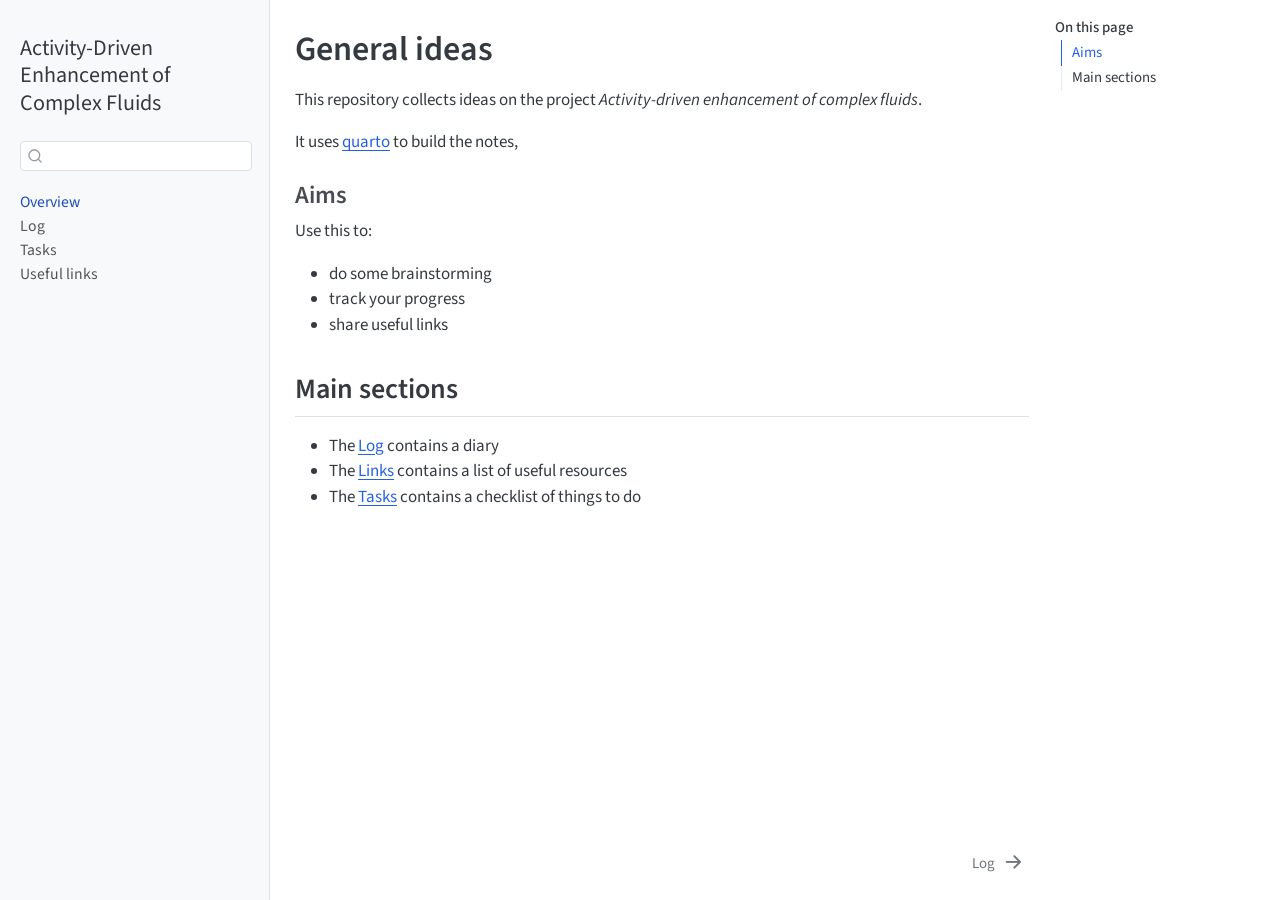
==== index.html @ 9963c1c2 "Built site for gh-pages" ====
<!DOCTYPE html>
<html xmlns="http://www.w3.org/1999/xhtml" lang="en" xml:lang="en"><head>

<meta charset="utf-8">
<meta name="generator" content="quarto-1.6.40">

<meta name="viewport" content="width=device-width, initial-scale=1.0, user-scalable=yes">


<title>General ideas – Activity-Driven Enhancement of Complex Fluids</title>
<style>
code{white-space: pre-wrap;}
span.smallcaps{font-variant: small-caps;}
div.columns{display: flex; gap: min(4vw, 1.5em);}
div.column{flex: auto; overflow-x: auto;}
div.hanging-indent{margin-left: 1.5em; text-indent: -1.5em;}
ul.task-list{list-style: none;}
ul.task-list li input[type="checkbox"] {
  width: 0.8em;
  margin: 0 0.8em 0.2em -1em; /* quarto-specific, see https://github.com/quarto-dev/quarto-cli/issues/4556 */ 
  vertical-align: middle;
}
</style>


<script src="site_libs/quarto-nav/quarto-nav.js"></script>
<script src="site_libs/quarto-nav/headroom.min.js"></script>
<script src="site_libs/clipboard/clipboard.min.js"></script>
<script src="site_libs/quarto-search/autocomplete.umd.js"></script>
<script src="site_libs/quarto-search/fuse.min.js"></script>
<script src="site_libs/quarto-search/quarto-search.js"></script>
<meta name="quarto:offset" content="./">
<link href="./log.html" rel="next">
<script src="site_libs/quarto-html/quarto.js"></script>
<script src="site_libs/quarto-html/popper.min.js"></script>
<script src="site_libs/quarto-html/tippy.umd.min.js"></script>
<script src="site_libs/quarto-html/anchor.min.js"></script>
<link href="site_libs/quarto-html/tippy.css" rel="stylesheet">
<link href="site_libs/quarto-html/quarto-syntax-highlighting-549806ee2085284f45b00abea8c6df48.css" rel="stylesheet" id="quarto-text-highlighting-styles">
<script src="site_libs/bootstrap/bootstrap.min.js"></script>
<link href="site_libs/bootstrap/bootstrap-icons.css" rel="stylesheet">
<link href="site_libs/bootstrap/bootstrap-828dd9dc578bda216345a962a047c26c.min.css" rel="stylesheet" append-hash="true" id="quarto-bootstrap" data-mode="light">
<script id="quarto-search-options" type="application/json">{
  "location": "sidebar",
  "copy-button": false,
  "collapse-after": 3,
  "panel-placement": "start",
  "type": "textbox",
  "limit": 50,
  "keyboard-shortcut": [
    "f",
    "/",
    "s"
  ],
  "show-item-context": false,
  "language": {
    "search-no-results-text": "No results",
    "search-matching-documents-text": "matching documents",
    "search-copy-link-title": "Copy link to search",
    "search-hide-matches-text": "Hide additional matches",
    "search-more-match-text": "more match in this document",
    "search-more-matches-text": "more matches in this document",
    "search-clear-button-title": "Clear",
    "search-text-placeholder": "",
    "search-detached-cancel-button-title": "Cancel",
    "search-submit-button-title": "Submit",
    "search-label": "Search"
  }
}</script>


</head>

<body class="nav-sidebar docked">

<div id="quarto-search-results"></div>
  <header id="quarto-header" class="headroom fixed-top">
  <nav class="quarto-secondary-nav">
    <div class="container-fluid d-flex">
      <button type="button" class="quarto-btn-toggle btn" data-bs-toggle="collapse" role="button" data-bs-target=".quarto-sidebar-collapse-item" aria-controls="quarto-sidebar" aria-expanded="false" aria-label="Toggle sidebar navigation" onclick="if (window.quartoToggleHeadroom) { window.quartoToggleHeadroom(); }">
        <i class="bi bi-layout-text-sidebar-reverse"></i>
      </button>
        <nav class="quarto-page-breadcrumbs" aria-label="breadcrumb"><ol class="breadcrumb"><li class="breadcrumb-item"><a href="./index.html">Overview</a></li></ol></nav>
        <a class="flex-grow-1" role="navigation" data-bs-toggle="collapse" data-bs-target=".quarto-sidebar-collapse-item" aria-controls="quarto-sidebar" aria-expanded="false" aria-label="Toggle sidebar navigation" onclick="if (window.quartoToggleHeadroom) { window.quartoToggleHeadroom(); }">      
        </a>
      <button type="button" class="btn quarto-search-button" aria-label="Search" onclick="window.quartoOpenSearch();">
        <i class="bi bi-search"></i>
      </button>
    </div>
  </nav>
</header>
<!-- content -->
<div id="quarto-content" class="quarto-container page-columns page-rows-contents page-layout-article">
<!-- sidebar -->
  <nav id="quarto-sidebar" class="sidebar collapse collapse-horizontal quarto-sidebar-collapse-item sidebar-navigation docked overflow-auto">
    <div class="pt-lg-2 mt-2 text-left sidebar-header">
    <div class="sidebar-title mb-0 py-0">
      <a href="./">Activity-Driven Enhancement of Complex Fluids</a> 
    </div>
      </div>
        <div class="mt-2 flex-shrink-0 align-items-center">
        <div class="sidebar-search">
        <div id="quarto-search" class="" title="Search"></div>
        </div>
        </div>
    <div class="sidebar-menu-container"> 
    <ul class="list-unstyled mt-1">
        <li class="sidebar-item">
  <div class="sidebar-item-container"> 
  <a href="./index.html" class="sidebar-item-text sidebar-link active">
 <span class="menu-text">Overview</span></a>
  </div>
</li>
        <li class="sidebar-item">
  <div class="sidebar-item-container"> 
  <a href="./log.html" class="sidebar-item-text sidebar-link">
 <span class="menu-text">Log</span></a>
  </div>
</li>
        <li class="sidebar-item">
  <div class="sidebar-item-container"> 
  <a href="./tasks.html" class="sidebar-item-text sidebar-link">
 <span class="menu-text">Tasks</span></a>
  </div>
</li>
        <li class="sidebar-item">
  <div class="sidebar-item-container"> 
  <a href="./links.html" class="sidebar-item-text sidebar-link">
 <span class="menu-text">Useful links</span></a>
  </div>
</li>
    </ul>
    </div>
</nav>
<div id="quarto-sidebar-glass" class="quarto-sidebar-collapse-item" data-bs-toggle="collapse" data-bs-target=".quarto-sidebar-collapse-item"></div>
<!-- margin-sidebar -->
    <div id="quarto-margin-sidebar" class="sidebar margin-sidebar">
        <nav id="TOC" role="doc-toc" class="toc-active">
    <h2 id="toc-title">On this page</h2>
   
  <ul>
  <li><a href="#aims" id="toc-aims" class="nav-link active" data-scroll-target="#aims">Aims</a></li>
  <li><a href="#main-sections" id="toc-main-sections" class="nav-link" data-scroll-target="#main-sections">Main sections</a></li>
  </ul>
</nav>
    </div>
<!-- main -->
<main class="content" id="quarto-document-content">

<header id="title-block-header" class="quarto-title-block default">
<div class="quarto-title">
<h1 class="title">General ideas</h1>
</div>



<div class="quarto-title-meta">

    
  
    
  </div>
  


</header>


<p>This repository collects ideas on the project <em>Activity-driven enhancement of complex fluids</em>.</p>
<p>It uses <a href="https://www.quarto.org">quarto</a> to build the notes,</p>
<section id="aims" class="level3">
<h3 class="anchored" data-anchor-id="aims">Aims</h3>
<p>Use this to:</p>
<ul>
<li>do some brainstorming</li>
<li>track your progress</li>
<li>share useful links</li>
</ul>
</section>
<section id="main-sections" class="level2">
<h2 class="anchored" data-anchor-id="main-sections">Main sections</h2>
<ul>
<li>The <a href="./log.html">Log</a> contains a diary</li>
<li>The <a href="./links.html">Links</a> contains a list of useful resources</li>
<li>The <a href="./tasks.html">Tasks</a> contains a checklist of things to do</li>
</ul>


</section>

<a onclick="window.scrollTo(0, 0); return false;" role="button" id="quarto-back-to-top"><i class="bi bi-arrow-up"></i> Back to top</a></main> <!-- /main -->
<script id="quarto-html-after-body" type="application/javascript">
window.document.addEventListener("DOMContentLoaded", function (event) {
  const toggleBodyColorMode = (bsSheetEl) => {
    const mode = bsSheetEl.getAttribute("data-mode");
    const bodyEl = window.document.querySelector("body");
    if (mode === "dark") {
      bodyEl.classList.add("quarto-dark");
      bodyEl.classList.remove("quarto-light");
    } else {
      bodyEl.classList.add("quarto-light");
      bodyEl.classList.remove("quarto-dark");
    }
  }
  const toggleBodyColorPrimary = () => {
    const bsSheetEl = window.document.querySelector("link#quarto-bootstrap");
    if (bsSheetEl) {
      toggleBodyColorMode(bsSheetEl);
    }
  }
  toggleBodyColorPrimary();  
  const icon = "";
  const anchorJS = new window.AnchorJS();
  anchorJS.options = {
    placement: 'right',
    icon: icon
  };
  anchorJS.add('.anchored');
  const isCodeAnnotation = (el) => {
    for (const clz of el.classList) {
      if (clz.startsWith('code-annotation-')) {                     
        return true;
      }
    }
    return false;
  }
  const onCopySuccess = function(e) {
    // button target
    const button = e.trigger;
    // don't keep focus
    button.blur();
    // flash "checked"
    button.classList.add('code-copy-button-checked');
    var currentTitle = button.getAttribute("title");
    button.setAttribute("title", "Copied!");
    let tooltip;
    if (window.bootstrap) {
      button.setAttribute("data-bs-toggle", "tooltip");
      button.setAttribute("data-bs-placement", "left");
      button.setAttribute("data-bs-title", "Copied!");
      tooltip = new bootstrap.Tooltip(button, 
        { trigger: "manual", 
          customClass: "code-copy-button-tooltip",
          offset: [0, -8]});
      tooltip.show();    
    }
    setTimeout(function() {
      if (tooltip) {
        tooltip.hide();
        button.removeAttribute("data-bs-title");
        button.removeAttribute("data-bs-toggle");
        button.removeAttribute("data-bs-placement");
      }
      button.setAttribute("title", currentTitle);
      button.classList.remove('code-copy-button-checked');
    }, 1000);
    // clear code selection
    e.clearSelection();
  }
  const getTextToCopy = function(trigger) {
      const codeEl = trigger.previousElementSibling.cloneNode(true);
      for (const childEl of codeEl.children) {
        if (isCodeAnnotation(childEl)) {
          childEl.remove();
        }
      }
      return codeEl.innerText;
  }
  const clipboard = new window.ClipboardJS('.code-copy-button:not([data-in-quarto-modal])', {
    text: getTextToCopy
  });
  clipboard.on('success', onCopySuccess);
  if (window.document.getElementById('quarto-embedded-source-code-modal')) {
    const clipboardModal = new window.ClipboardJS('.code-copy-button[data-in-quarto-modal]', {
      text: getTextToCopy,
      container: window.document.getElementById('quarto-embedded-source-code-modal')
    });
    clipboardModal.on('success', onCopySuccess);
  }
    var localhostRegex = new RegExp(/^(?:http|https):\/\/localhost\:?[0-9]*\//);
    var mailtoRegex = new RegExp(/^mailto:/);
      var filterRegex = new RegExp("https:\/\/FTurci\.github\.io\/active-enhancement\/");
    var isInternal = (href) => {
        return filterRegex.test(href) || localhostRegex.test(href) || mailtoRegex.test(href);
    }
    // Inspect non-navigation links and adorn them if external
 	var links = window.document.querySelectorAll('a[href]:not(.nav-link):not(.navbar-brand):not(.toc-action):not(.sidebar-link):not(.sidebar-item-toggle):not(.pagination-link):not(.no-external):not([aria-hidden]):not(.dropdown-item):not(.quarto-navigation-tool):not(.about-link)');
    for (var i=0; i<links.length; i++) {
      const link = links[i];
      if (!isInternal(link.href)) {
        // undo the damage that might have been done by quarto-nav.js in the case of
        // links that we want to consider external
        if (link.dataset.originalHref !== undefined) {
          link.href = link.dataset.originalHref;
        }
      }
    }
  function tippyHover(el, contentFn, onTriggerFn, onUntriggerFn) {
    const config = {
      allowHTML: true,
      maxWidth: 500,
      delay: 100,
      arrow: false,
      appendTo: function(el) {
          return el.parentElement;
      },
      interactive: true,
      interactiveBorder: 10,
      theme: 'quarto',
      placement: 'bottom-start',
    };
    if (contentFn) {
      config.content = contentFn;
    }
    if (onTriggerFn) {
      config.onTrigger = onTriggerFn;
    }
    if (onUntriggerFn) {
      config.onUntrigger = onUntriggerFn;
    }
    window.tippy(el, config); 
  }
  const noterefs = window.document.querySelectorAll('a[role="doc-noteref"]');
  for (var i=0; i<noterefs.length; i++) {
    const ref = noterefs[i];
    tippyHover(ref, function() {
      // use id or data attribute instead here
      let href = ref.getAttribute('data-footnote-href') || ref.getAttribute('href');
      try { href = new URL(href).hash; } catch {}
      const id = href.replace(/^#\/?/, "");
      const note = window.document.getElementById(id);
      if (note) {
        return note.innerHTML;
      } else {
        return "";
      }
    });
  }
  const xrefs = window.document.querySelectorAll('a.quarto-xref');
  const processXRef = (id, note) => {
    // Strip column container classes
    const stripColumnClz = (el) => {
      el.classList.remove("page-full", "page-columns");
      if (el.children) {
        for (const child of el.children) {
          stripColumnClz(child);
        }
      }
    }
    stripColumnClz(note)
    if (id === null || id.startsWith('sec-')) {
      // Special case sections, only their first couple elements
      const container = document.createElement("div");
      if (note.children && note.children.length > 2) {
        container.appendChild(note.children[0].cloneNode(true));
        for (let i = 1; i < note.children.length; i++) {
          const child = note.children[i];
          if (child.tagName === "P" && child.innerText === "") {
            continue;
          } else {
            container.appendChild(child.cloneNode(true));
            break;
          }
        }
        if (window.Quarto?.typesetMath) {
          window.Quarto.typesetMath(container);
        }
        return container.innerHTML
      } else {
        if (window.Quarto?.typesetMath) {
          window.Quarto.typesetMath(note);
        }
        return note.innerHTML;
      }
    } else {
      // Remove any anchor links if they are present
      const anchorLink = note.querySelector('a.anchorjs-link');
      if (anchorLink) {
        anchorLink.remove();
      }
      if (window.Quarto?.typesetMath) {
        window.Quarto.typesetMath(note);
      }
      if (note.classList.contains("callout")) {
        return note.outerHTML;
      } else {
        return note.innerHTML;
      }
    }
  }
  for (var i=0; i<xrefs.length; i++) {
    const xref = xrefs[i];
    tippyHover(xref, undefined, function(instance) {
      instance.disable();
      let url = xref.getAttribute('href');
      let hash = undefined; 
      if (url.startsWith('#')) {
        hash = url;
      } else {
        try { hash = new URL(url).hash; } catch {}
      }
      if (hash) {
        const id = hash.replace(/^#\/?/, "");
        const note = window.document.getElementById(id);
        if (note !== null) {
          try {
            const html = processXRef(id, note.cloneNode(true));
            instance.setContent(html);
          } finally {
            instance.enable();
            instance.show();
          }
        } else {
          // See if we can fetch this
          fetch(url.split('#')[0])
          .then(res => res.text())
          .then(html => {
            const parser = new DOMParser();
            const htmlDoc = parser.parseFromString(html, "text/html");
            const note = htmlDoc.getElementById(id);
            if (note !== null) {
              const html = processXRef(id, note);
              instance.setContent(html);
            } 
          }).finally(() => {
            instance.enable();
            instance.show();
          });
        }
      } else {
        // See if we can fetch a full url (with no hash to target)
        // This is a special case and we should probably do some content thinning / targeting
        fetch(url)
        .then(res => res.text())
        .then(html => {
          const parser = new DOMParser();
          const htmlDoc = parser.parseFromString(html, "text/html");
          const note = htmlDoc.querySelector('main.content');
          if (note !== null) {
            // This should only happen for chapter cross references
            // (since there is no id in the URL)
            // remove the first header
            if (note.children.length > 0 && note.children[0].tagName === "HEADER") {
              note.children[0].remove();
            }
            const html = processXRef(null, note);
            instance.setContent(html);
          } 
        }).finally(() => {
          instance.enable();
          instance.show();
        });
      }
    }, function(instance) {
    });
  }
      let selectedAnnoteEl;
      const selectorForAnnotation = ( cell, annotation) => {
        let cellAttr = 'data-code-cell="' + cell + '"';
        let lineAttr = 'data-code-annotation="' +  annotation + '"';
        const selector = 'span[' + cellAttr + '][' + lineAttr + ']';
        return selector;
      }
      const selectCodeLines = (annoteEl) => {
        const doc = window.document;
        const targetCell = annoteEl.getAttribute("data-target-cell");
        const targetAnnotation = annoteEl.getAttribute("data-target-annotation");
        const annoteSpan = window.document.querySelector(selectorForAnnotation(targetCell, targetAnnotation));
        const lines = annoteSpan.getAttribute("data-code-lines").split(",");
        const lineIds = lines.map((line) => {
          return targetCell + "-" + line;
        })
        let top = null;
        let height = null;
        let parent = null;
        if (lineIds.length > 0) {
            //compute the position of the single el (top and bottom and make a div)
            const el = window.document.getElementById(lineIds[0]);
            top = el.offsetTop;
            height = el.offsetHeight;
            parent = el.parentElement.parentElement;
          if (lineIds.length > 1) {
            const lastEl = window.document.getElementById(lineIds[lineIds.length - 1]);
            const bottom = lastEl.offsetTop + lastEl.offsetHeight;
            height = bottom - top;
          }
          if (top !== null && height !== null && parent !== null) {
            // cook up a div (if necessary) and position it 
            let div = window.document.getElementById("code-annotation-line-highlight");
            if (div === null) {
              div = window.document.createElement("div");
              div.setAttribute("id", "code-annotation-line-highlight");
              div.style.position = 'absolute';
              parent.appendChild(div);
            }
            div.style.top = top - 2 + "px";
            div.style.height = height + 4 + "px";
            div.style.left = 0;
            let gutterDiv = window.document.getElementById("code-annotation-line-highlight-gutter");
            if (gutterDiv === null) {
              gutterDiv = window.document.createElement("div");
              gutterDiv.setAttribute("id", "code-annotation-line-highlight-gutter");
              gutterDiv.style.position = 'absolute';
              const codeCell = window.document.getElementById(targetCell);
              const gutter = codeCell.querySelector('.code-annotation-gutter');
              gutter.appendChild(gutterDiv);
            }
            gutterDiv.style.top = top - 2 + "px";
            gutterDiv.style.height = height + 4 + "px";
          }
          selectedAnnoteEl = annoteEl;
        }
      };
      const unselectCodeLines = () => {
        const elementsIds = ["code-annotation-line-highlight", "code-annotation-line-highlight-gutter"];
        elementsIds.forEach((elId) => {
          const div = window.document.getElementById(elId);
          if (div) {
            div.remove();
          }
        });
        selectedAnnoteEl = undefined;
      };
        // Handle positioning of the toggle
    window.addEventListener(
      "resize",
      throttle(() => {
        elRect = undefined;
        if (selectedAnnoteEl) {
          selectCodeLines(selectedAnnoteEl);
        }
      }, 10)
    );
    function throttle(fn, ms) {
    let throttle = false;
    let timer;
      return (...args) => {
        if(!throttle) { // first call gets through
            fn.apply(this, args);
            throttle = true;
        } else { // all the others get throttled
            if(timer) clearTimeout(timer); // cancel #2
            timer = setTimeout(() => {
              fn.apply(this, args);
              timer = throttle = false;
            }, ms);
        }
      };
    }
      // Attach click handler to the DT
      const annoteDls = window.document.querySelectorAll('dt[data-target-cell]');
      for (const annoteDlNode of annoteDls) {
        annoteDlNode.addEventListener('click', (event) => {
          const clickedEl = event.target;
          if (clickedEl !== selectedAnnoteEl) {
            unselectCodeLines();
            const activeEl = window.document.querySelector('dt[data-target-cell].code-annotation-active');
            if (activeEl) {
              activeEl.classList.remove('code-annotation-active');
            }
            selectCodeLines(clickedEl);
            clickedEl.classList.add('code-annotation-active');
          } else {
            // Unselect the line
            unselectCodeLines();
            clickedEl.classList.remove('code-annotation-active');
          }
        });
      }
  const findCites = (el) => {
    const parentEl = el.parentElement;
    if (parentEl) {
      const cites = parentEl.dataset.cites;
      if (cites) {
        return {
          el,
          cites: cites.split(' ')
        };
      } else {
        return findCites(el.parentElement)
      }
    } else {
      return undefined;
    }
  };
  var bibliorefs = window.document.querySelectorAll('a[role="doc-biblioref"]');
  for (var i=0; i<bibliorefs.length; i++) {
    const ref = bibliorefs[i];
    const citeInfo = findCites(ref);
    if (citeInfo) {
      tippyHover(citeInfo.el, function() {
        var popup = window.document.createElement('div');
        citeInfo.cites.forEach(function(cite) {
          var citeDiv = window.document.createElement('div');
          citeDiv.classList.add('hanging-indent');
          citeDiv.classList.add('csl-entry');
          var biblioDiv = window.document.getElementById('ref-' + cite);
          if (biblioDiv) {
            citeDiv.innerHTML = biblioDiv.innerHTML;
          }
          popup.appendChild(citeDiv);
        });
        return popup.innerHTML;
      });
    }
  }
});
</script>
<nav class="page-navigation">
  <div class="nav-page nav-page-previous">
  </div>
  <div class="nav-page nav-page-next">
      <a href="./log.html" class="pagination-link" aria-label="Log">
        <span class="nav-page-text">Log</span> <i class="bi bi-arrow-right-short"></i>
      </a>
  </div>
</nav>
</div> <!-- /content -->




</body></html>
---- site_libs/quarto-html/tippy.css ----
.tippy-box[data-animation=fade][data-state=hidden]{opacity:0}[data-tippy-root]{max-width:calc(100vw - 10px)}.tippy-box{position:relative;background-color:#333;color:#fff;border-radius:4px;font-size:14px;line-height:1.4;white-space:normal;outline:0;transition-property:transform,visibility,opacity}.tippy-box[data-placement^=top]>.tippy-arrow{bottom:0}.tippy-box[data-placement^=top]>.tippy-arrow:before{bottom:-7px;left:0;border-width:8px 8px 0;border-top-color:initial;transform-origin:center top}.tippy-box[data-placement^=bottom]>.tippy-arrow{top:0}.tippy-box[data-placement^=bottom]>.tippy-arrow:before{top:-7px;left:0;border-width:0 8px 8px;border-bottom-color:initial;transform-origin:center bottom}.tippy-box[data-placement^=left]>.tippy-arrow{right:0}.tippy-box[data-placement^=left]>.tippy-arrow:before{border-width:8px 0 8px 8px;border-left-color:initial;right:-7px;transform-origin:center left}.tippy-box[data-placement^=right]>.tippy-arrow{left:0}.tippy-box[data-placement^=right]>.tippy-arrow:before{left:-7px;border-width:8px 8px 8px 0;border-right-color:initial;transform-origin:center right}.tippy-box[data-inertia][data-state=visible]{transition-timing-function:cubic-bezier(.54,1.5,.38,1.11)}.tippy-arrow{width:16px;height:16px;color:#333}.tippy-arrow:before{content:"";position:absolute;border-color:transparent;border-style:solid}.tippy-content{position:relative;padding:5px 9px;z-index:1}
---- site_libs/quarto-html/quarto-syntax-highlighting-549806ee2085284f45b00abea8c6df48.css ----
/* quarto syntax highlight colors */
:root {
  --quarto-hl-ot-color: #003B4F;
  --quarto-hl-at-color: #657422;
  --quarto-hl-ss-color: #20794D;
  --quarto-hl-an-color: #5E5E5E;
  --quarto-hl-fu-color: #4758AB;
  --quarto-hl-st-color: #20794D;
  --quarto-hl-cf-color: #003B4F;
  --quarto-hl-op-color: #5E5E5E;
  --quarto-hl-er-color: #AD0000;
  --quarto-hl-bn-color: #AD0000;
  --quarto-hl-al-color: #AD0000;
  --quarto-hl-va-color: #111111;
  --quarto-hl-bu-color: inherit;
  --quarto-hl-ex-color: inherit;
  --quarto-hl-pp-color: #AD0000;
  --quarto-hl-in-color: #5E5E5E;
  --quarto-hl-vs-color: #20794D;
  --quarto-hl-wa-color: #5E5E5E;
  --quarto-hl-do-color: #5E5E5E;
  --quarto-hl-im-color: #00769E;
  --quarto-hl-ch-color: #20794D;
  --quarto-hl-dt-color: #AD0000;
  --quarto-hl-fl-color: #AD0000;
  --quarto-hl-co-color: #5E5E5E;
  --quarto-hl-cv-color: #5E5E5E;
  --quarto-hl-cn-color: #8f5902;
  --quarto-hl-sc-color: #5E5E5E;
  --quarto-hl-dv-color: #AD0000;
  --quarto-hl-kw-color: #003B4F;
}

/* other quarto variables */
:root {
  --quarto-font-monospace: SFMono-Regular, Menlo, Monaco, Consolas, "Liberation Mono", "Courier New", monospace;
}

pre > code.sourceCode > span {
  color: #003B4F;
}

code span {
  color: #003B4F;
}

code.sourceCode > span {
  color: #003B4F;
}

div.sourceCode,
div.sourceCode pre.sourceCode {
  color: #003B4F;
}

code span.ot {
  color: #003B4F;
  font-style: inherit;
}

code span.at {
  color: #657422;
  font-style: inherit;
}

code span.ss {
  color: #20794D;
  font-style: inherit;
}

code span.an {
  color: #5E5E5E;
  font-style: inherit;
}

code span.fu {
  color: #4758AB;
  font-style: inherit;
}

code span.st {
  color: #20794D;
  font-style: inherit;
}

code span.cf {
  color: #003B4F;
  font-weight: bold;
  font-style: inherit;
}

code span.op {
  color: #5E5E5E;
  font-style: inherit;
}

code span.er {
  color: #AD0000;
  font-style: inherit;
}

code span.bn {
  color: #AD0000;
  font-style: inherit;
}

code span.al {
  color: #AD0000;
  font-style: inherit;
}

code span.va {
  color: #111111;
  font-style: inherit;
}

code span.bu {
  font-style: inherit;
}

code span.ex {
  font-style: inherit;
}

code span.pp {
  color: #AD0000;
  font-style: inherit;
}

code span.in {
  color: #5E5E5E;
  font-style: inherit;
}

code span.vs {
  color: #20794D;
  font-style: inherit;
}

code span.wa {
  color: #5E5E5E;
  font-style: italic;
}

code span.do {
  color: #5E5E5E;
  font-style: italic;
}

code span.im {
  color: #00769E;
  font-style: inherit;
}

code span.ch {
  color: #20794D;
  font-style: inherit;
}

code span.dt {
  color: #AD0000;
  font-style: inherit;
}

code span.fl {
  color: #AD0000;
  font-style: inherit;
}

code span.co {
  color: #5E5E5E;
  font-style: inherit;
}

code span.cv {
  color: #5E5E5E;
  font-style: italic;
}

code span.cn {
  color: #8f5902;
  font-style: inherit;
}

code span.sc {
  color: #5E5E5E;
  font-style: inherit;
}

code span.dv {
  color: #AD0000;
  font-style: inherit;
}

code span.kw {
  color: #003B4F;
  font-weight: bold;
  font-style: inherit;
}

.prevent-inlining {
  content: "</";
}

/*# sourceMappingURL=ae99138f4fbc2fb4c9f5e5cd69c22459.css.map */
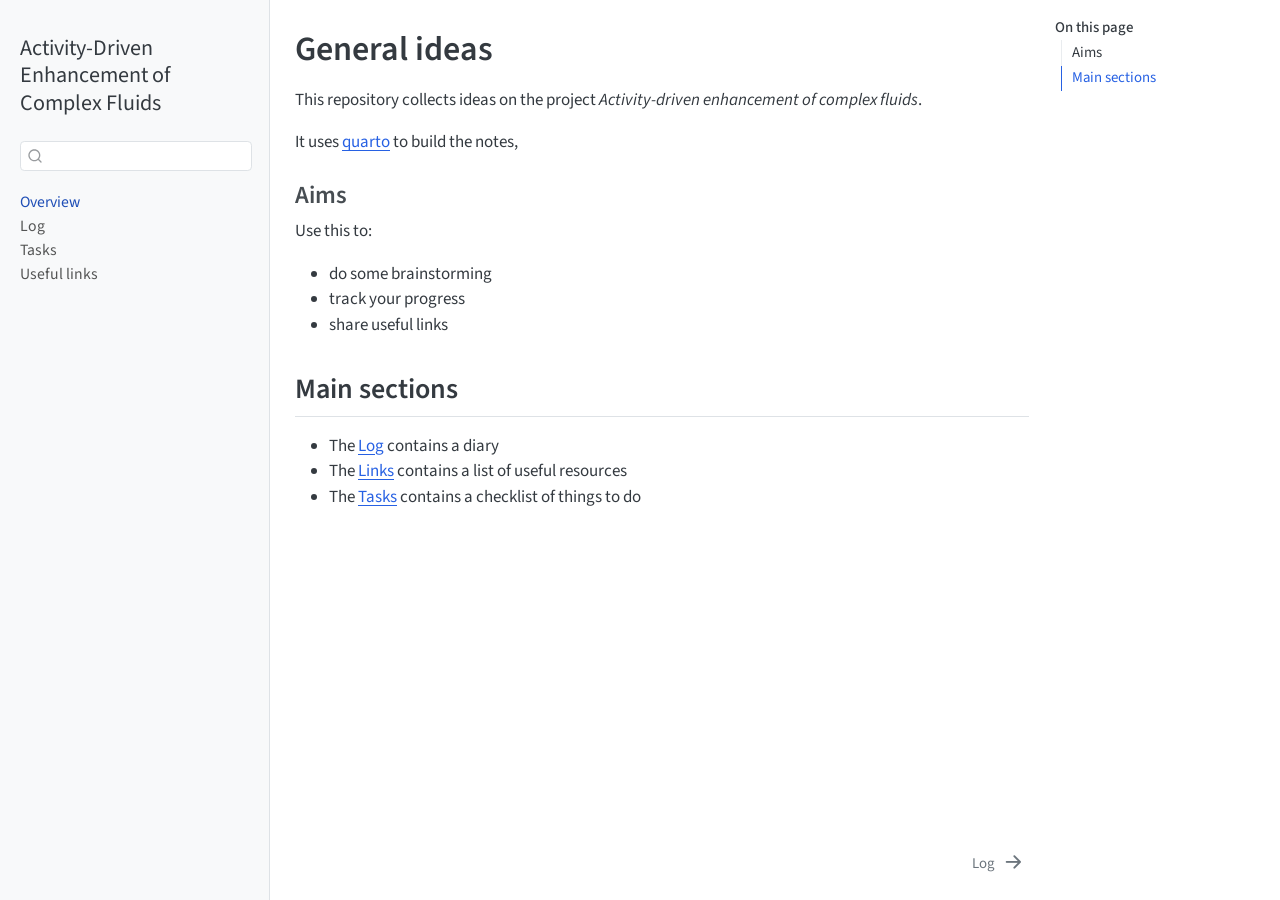
==== commit fba60083: "Built site for gh-pages" ====
--- a/index.html
+++ b/index.html
@@ -2,7 +2,7 @@
 <html xmlns="http://www.w3.org/1999/xhtml" lang="en" xml:lang="en"><head>
 
 <meta charset="utf-8">
-<meta name="generator" content="quarto-1.6.40">
+<meta name="generator" content="quarto-1.7.31">
 
 <meta name="viewport" content="width=device-width, initial-scale=1.0, user-scalable=yes">
 
@@ -31,15 +31,16 @@
 <script src="site_libs/quarto-search/quarto-search.js"></script>
 <meta name="quarto:offset" content="./">
 <link href="./log.html" rel="next">
-<script src="site_libs/quarto-html/quarto.js"></script>
+<script src="site_libs/quarto-html/quarto.js" type="module"></script>
+<script src="site_libs/quarto-html/tabsets/tabsets.js" type="module"></script>
 <script src="site_libs/quarto-html/popper.min.js"></script>
 <script src="site_libs/quarto-html/tippy.umd.min.js"></script>
 <script src="site_libs/quarto-html/anchor.min.js"></script>
 <link href="site_libs/quarto-html/tippy.css" rel="stylesheet">
-<link href="site_libs/quarto-html/quarto-syntax-highlighting-549806ee2085284f45b00abea8c6df48.css" rel="stylesheet" id="quarto-text-highlighting-styles">
+<link href="site_libs/quarto-html/quarto-syntax-highlighting-e1a5c8363afafaef2c763b6775fbf3ca.css" rel="stylesheet" id="quarto-text-highlighting-styles">
 <script src="site_libs/bootstrap/bootstrap.min.js"></script>
 <link href="site_libs/bootstrap/bootstrap-icons.css" rel="stylesheet">
-<link href="site_libs/bootstrap/bootstrap-828dd9dc578bda216345a962a047c26c.min.css" rel="stylesheet" append-hash="true" id="quarto-bootstrap" data-mode="light">
+<link href="site_libs/bootstrap/bootstrap-5809fcdebe393741780d614e72b00cc7.min.css" rel="stylesheet" append-hash="true" id="quarto-bootstrap" data-mode="light">
 <script id="quarto-search-options" type="application/json">{
   "location": "sidebar",
   "copy-button": false,
@@ -71,7 +72,7 @@
 
 </head>
 
-<body class="nav-sidebar docked">
+<body class="nav-sidebar docked quarto-light">
 
 <div id="quarto-search-results"></div>
   <header id="quarto-header" class="headroom fixed-top">
@@ -190,236 +191,242 @@
 
 <a onclick="window.scrollTo(0, 0); return false;" role="button" id="quarto-back-to-top"><i class="bi bi-arrow-up"></i> Back to top</a></main> <!-- /main -->
 <script id="quarto-html-after-body" type="application/javascript">
-window.document.addEventListener("DOMContentLoaded", function (event) {
-  const toggleBodyColorMode = (bsSheetEl) => {
-    const mode = bsSheetEl.getAttribute("data-mode");
-    const bodyEl = window.document.querySelector("body");
-    if (mode === "dark") {
-      bodyEl.classList.add("quarto-dark");
-      bodyEl.classList.remove("quarto-light");
-    } else {
-      bodyEl.classList.add("quarto-light");
-      bodyEl.classList.remove("quarto-dark");
-    }
-  }
-  const toggleBodyColorPrimary = () => {
-    const bsSheetEl = window.document.querySelector("link#quarto-bootstrap");
-    if (bsSheetEl) {
-      toggleBodyColorMode(bsSheetEl);
-    }
-  }
-  toggleBodyColorPrimary();  
-  const icon = "";
-  const anchorJS = new window.AnchorJS();
-  anchorJS.options = {
-    placement: 'right',
-    icon: icon
-  };
-  anchorJS.add('.anchored');
-  const isCodeAnnotation = (el) => {
-    for (const clz of el.classList) {
-      if (clz.startsWith('code-annotation-')) {                     
-        return true;
-      }
-    }
-    return false;
-  }
-  const onCopySuccess = function(e) {
-    // button target
-    const button = e.trigger;
-    // don't keep focus
-    button.blur();
-    // flash "checked"
-    button.classList.add('code-copy-button-checked');
-    var currentTitle = button.getAttribute("title");
-    button.setAttribute("title", "Copied!");
-    let tooltip;
-    if (window.bootstrap) {
-      button.setAttribute("data-bs-toggle", "tooltip");
-      button.setAttribute("data-bs-placement", "left");
-      button.setAttribute("data-bs-title", "Copied!");
-      tooltip = new bootstrap.Tooltip(button, 
-        { trigger: "manual", 
-          customClass: "code-copy-button-tooltip",
-          offset: [0, -8]});
-      tooltip.show();    
-    }
-    setTimeout(function() {
-      if (tooltip) {
-        tooltip.hide();
-        button.removeAttribute("data-bs-title");
-        button.removeAttribute("data-bs-toggle");
-        button.removeAttribute("data-bs-placement");
-      }
-      button.setAttribute("title", currentTitle);
-      button.classList.remove('code-copy-button-checked');
-    }, 1000);
-    // clear code selection
-    e.clearSelection();
-  }
-  const getTextToCopy = function(trigger) {
-      const codeEl = trigger.previousElementSibling.cloneNode(true);
-      for (const childEl of codeEl.children) {
-        if (isCodeAnnotation(childEl)) {
-          childEl.remove();
-        }
-      }
-      return codeEl.innerText;
-  }
-  const clipboard = new window.ClipboardJS('.code-copy-button:not([data-in-quarto-modal])', {
-    text: getTextToCopy
-  });
-  clipboard.on('success', onCopySuccess);
-  if (window.document.getElementById('quarto-embedded-source-code-modal')) {
-    const clipboardModal = new window.ClipboardJS('.code-copy-button[data-in-quarto-modal]', {
-      text: getTextToCopy,
-      container: window.document.getElementById('quarto-embedded-source-code-modal')
+  window.document.addEventListener("DOMContentLoaded", function (event) {
+    const icon = "";
+    const anchorJS = new window.AnchorJS();
+    anchorJS.options = {
+      placement: 'right',
+      icon: icon
+    };
+    anchorJS.add('.anchored');
+    const isCodeAnnotation = (el) => {
+      for (const clz of el.classList) {
+        if (clz.startsWith('code-annotation-')) {                     
+          return true;
+        }
+      }
+      return false;
+    }
+    const onCopySuccess = function(e) {
+      // button target
+      const button = e.trigger;
+      // don't keep focus
+      button.blur();
+      // flash "checked"
+      button.classList.add('code-copy-button-checked');
+      var currentTitle = button.getAttribute("title");
+      button.setAttribute("title", "Copied!");
+      let tooltip;
+      if (window.bootstrap) {
+        button.setAttribute("data-bs-toggle", "tooltip");
+        button.setAttribute("data-bs-placement", "left");
+        button.setAttribute("data-bs-title", "Copied!");
+        tooltip = new bootstrap.Tooltip(button, 
+          { trigger: "manual", 
+            customClass: "code-copy-button-tooltip",
+            offset: [0, -8]});
+        tooltip.show();    
+      }
+      setTimeout(function() {
+        if (tooltip) {
+          tooltip.hide();
+          button.removeAttribute("data-bs-title");
+          button.removeAttribute("data-bs-toggle");
+          button.removeAttribute("data-bs-placement");
+        }
+        button.setAttribute("title", currentTitle);
+        button.classList.remove('code-copy-button-checked');
+      }, 1000);
+      // clear code selection
+      e.clearSelection();
+    }
+    const getTextToCopy = function(trigger) {
+        const codeEl = trigger.previousElementSibling.cloneNode(true);
+        for (const childEl of codeEl.children) {
+          if (isCodeAnnotation(childEl)) {
+            childEl.remove();
+          }
+        }
+        return codeEl.innerText;
+    }
+    const clipboard = new window.ClipboardJS('.code-copy-button:not([data-in-quarto-modal])', {
+      text: getTextToCopy
     });
-    clipboardModal.on('success', onCopySuccess);
-  }
-    var localhostRegex = new RegExp(/^(?:http|https):\/\/localhost\:?[0-9]*\//);
-    var mailtoRegex = new RegExp(/^mailto:/);
-      var filterRegex = new RegExp("https:\/\/FTurci\.github\.io\/active-enhancement\/");
-    var isInternal = (href) => {
-        return filterRegex.test(href) || localhostRegex.test(href) || mailtoRegex.test(href);
-    }
-    // Inspect non-navigation links and adorn them if external
- 	var links = window.document.querySelectorAll('a[href]:not(.nav-link):not(.navbar-brand):not(.toc-action):not(.sidebar-link):not(.sidebar-item-toggle):not(.pagination-link):not(.no-external):not([aria-hidden]):not(.dropdown-item):not(.quarto-navigation-tool):not(.about-link)');
-    for (var i=0; i<links.length; i++) {
-      const link = links[i];
-      if (!isInternal(link.href)) {
-        // undo the damage that might have been done by quarto-nav.js in the case of
-        // links that we want to consider external
-        if (link.dataset.originalHref !== undefined) {
-          link.href = link.dataset.originalHref;
-        }
-      }
-    }
-  function tippyHover(el, contentFn, onTriggerFn, onUntriggerFn) {
-    const config = {
-      allowHTML: true,
-      maxWidth: 500,
-      delay: 100,
-      arrow: false,
-      appendTo: function(el) {
-          return el.parentElement;
-      },
-      interactive: true,
-      interactiveBorder: 10,
-      theme: 'quarto',
-      placement: 'bottom-start',
-    };
-    if (contentFn) {
-      config.content = contentFn;
-    }
-    if (onTriggerFn) {
-      config.onTrigger = onTriggerFn;
-    }
-    if (onUntriggerFn) {
-      config.onUntrigger = onUntriggerFn;
-    }
-    window.tippy(el, config); 
-  }
-  const noterefs = window.document.querySelectorAll('a[role="doc-noteref"]');
-  for (var i=0; i<noterefs.length; i++) {
-    const ref = noterefs[i];
-    tippyHover(ref, function() {
-      // use id or data attribute instead here
-      let href = ref.getAttribute('data-footnote-href') || ref.getAttribute('href');
-      try { href = new URL(href).hash; } catch {}
-      const id = href.replace(/^#\/?/, "");
-      const note = window.document.getElementById(id);
-      if (note) {
-        return note.innerHTML;
+    clipboard.on('success', onCopySuccess);
+    if (window.document.getElementById('quarto-embedded-source-code-modal')) {
+      const clipboardModal = new window.ClipboardJS('.code-copy-button[data-in-quarto-modal]', {
+        text: getTextToCopy,
+        container: window.document.getElementById('quarto-embedded-source-code-modal')
+      });
+      clipboardModal.on('success', onCopySuccess);
+    }
+      var localhostRegex = new RegExp(/^(?:http|https):\/\/localhost\:?[0-9]*\//);
+      var mailtoRegex = new RegExp(/^mailto:/);
+        var filterRegex = new RegExp("https:\/\/FTurci\.github\.io\/active-enhancement\/");
+      var isInternal = (href) => {
+          return filterRegex.test(href) || localhostRegex.test(href) || mailtoRegex.test(href);
+      }
+      // Inspect non-navigation links and adorn them if external
+     var links = window.document.querySelectorAll('a[href]:not(.nav-link):not(.navbar-brand):not(.toc-action):not(.sidebar-link):not(.sidebar-item-toggle):not(.pagination-link):not(.no-external):not([aria-hidden]):not(.dropdown-item):not(.quarto-navigation-tool):not(.about-link)');
+      for (var i=0; i<links.length; i++) {
+        const link = links[i];
+        if (!isInternal(link.href)) {
+          // undo the damage that might have been done by quarto-nav.js in the case of
+          // links that we want to consider external
+          if (link.dataset.originalHref !== undefined) {
+            link.href = link.dataset.originalHref;
+          }
+        }
+      }
+    function tippyHover(el, contentFn, onTriggerFn, onUntriggerFn) {
+      const config = {
+        allowHTML: true,
+        maxWidth: 500,
+        delay: 100,
+        arrow: false,
+        appendTo: function(el) {
+            return el.parentElement;
+        },
+        interactive: true,
+        interactiveBorder: 10,
+        theme: 'quarto',
+        placement: 'bottom-start',
+      };
+      if (contentFn) {
+        config.content = contentFn;
+      }
+      if (onTriggerFn) {
+        config.onTrigger = onTriggerFn;
+      }
+      if (onUntriggerFn) {
+        config.onUntrigger = onUntriggerFn;
+      }
+      window.tippy(el, config); 
+    }
+    const noterefs = window.document.querySelectorAll('a[role="doc-noteref"]');
+    for (var i=0; i<noterefs.length; i++) {
+      const ref = noterefs[i];
+      tippyHover(ref, function() {
+        // use id or data attribute instead here
+        let href = ref.getAttribute('data-footnote-href') || ref.getAttribute('href');
+        try { href = new URL(href).hash; } catch {}
+        const id = href.replace(/^#\/?/, "");
+        const note = window.document.getElementById(id);
+        if (note) {
+          return note.innerHTML;
+        } else {
+          return "";
+        }
+      });
+    }
+    const xrefs = window.document.querySelectorAll('a.quarto-xref');
+    const processXRef = (id, note) => {
+      // Strip column container classes
+      const stripColumnClz = (el) => {
+        el.classList.remove("page-full", "page-columns");
+        if (el.children) {
+          for (const child of el.children) {
+            stripColumnClz(child);
+          }
+        }
+      }
+      stripColumnClz(note)
+      if (id === null || id.startsWith('sec-')) {
+        // Special case sections, only their first couple elements
+        const container = document.createElement("div");
+        if (note.children && note.children.length > 2) {
+          container.appendChild(note.children[0].cloneNode(true));
+          for (let i = 1; i < note.children.length; i++) {
+            const child = note.children[i];
+            if (child.tagName === "P" && child.innerText === "") {
+              continue;
+            } else {
+              container.appendChild(child.cloneNode(true));
+              break;
+            }
+          }
+          if (window.Quarto?.typesetMath) {
+            window.Quarto.typesetMath(container);
+          }
+          return container.innerHTML
+        } else {
+          if (window.Quarto?.typesetMath) {
+            window.Quarto.typesetMath(note);
+          }
+          return note.innerHTML;
+        }
       } else {
-        return "";
-      }
-    });
-  }
-  const xrefs = window.document.querySelectorAll('a.quarto-xref');
-  const processXRef = (id, note) => {
-    // Strip column container classes
-    const stripColumnClz = (el) => {
-      el.classList.remove("page-full", "page-columns");
-      if (el.children) {
-        for (const child of el.children) {
-          stripColumnClz(child);
-        }
-      }
-    }
-    stripColumnClz(note)
-    if (id === null || id.startsWith('sec-')) {
-      // Special case sections, only their first couple elements
-      const container = document.createElement("div");
-      if (note.children && note.children.length > 2) {
-        container.appendChild(note.children[0].cloneNode(true));
-        for (let i = 1; i < note.children.length; i++) {
-          const child = note.children[i];
-          if (child.tagName === "P" && child.innerText === "") {
-            continue;
-          } else {
-            container.appendChild(child.cloneNode(true));
-            break;
-          }
-        }
-        if (window.Quarto?.typesetMath) {
-          window.Quarto.typesetMath(container);
-        }
-        return container.innerHTML
-      } else {
+        // Remove any anchor links if they are present
+        const anchorLink = note.querySelector('a.anchorjs-link');
+        if (anchorLink) {
+          anchorLink.remove();
+        }
         if (window.Quarto?.typesetMath) {
           window.Quarto.typesetMath(note);
         }
-        return note.innerHTML;
-      }
-    } else {
-      // Remove any anchor links if they are present
-      const anchorLink = note.querySelector('a.anchorjs-link');
-      if (anchorLink) {
-        anchorLink.remove();
-      }
-      if (window.Quarto?.typesetMath) {
-        window.Quarto.typesetMath(note);
-      }
-      if (note.classList.contains("callout")) {
-        return note.outerHTML;
-      } else {
-        return note.innerHTML;
-      }
-    }
-  }
-  for (var i=0; i<xrefs.length; i++) {
-    const xref = xrefs[i];
-    tippyHover(xref, undefined, function(instance) {
-      instance.disable();
-      let url = xref.getAttribute('href');
-      let hash = undefined; 
-      if (url.startsWith('#')) {
-        hash = url;
-      } else {
-        try { hash = new URL(url).hash; } catch {}
-      }
-      if (hash) {
-        const id = hash.replace(/^#\/?/, "");
-        const note = window.document.getElementById(id);
-        if (note !== null) {
-          try {
-            const html = processXRef(id, note.cloneNode(true));
-            instance.setContent(html);
-          } finally {
-            instance.enable();
-            instance.show();
-          }
+        if (note.classList.contains("callout")) {
+          return note.outerHTML;
         } else {
-          // See if we can fetch this
-          fetch(url.split('#')[0])
+          return note.innerHTML;
+        }
+      }
+    }
+    for (var i=0; i<xrefs.length; i++) {
+      const xref = xrefs[i];
+      tippyHover(xref, undefined, function(instance) {
+        instance.disable();
+        let url = xref.getAttribute('href');
+        let hash = undefined; 
+        if (url.startsWith('#')) {
+          hash = url;
+        } else {
+          try { hash = new URL(url).hash; } catch {}
+        }
+        if (hash) {
+          const id = hash.replace(/^#\/?/, "");
+          const note = window.document.getElementById(id);
+          if (note !== null) {
+            try {
+              const html = processXRef(id, note.cloneNode(true));
+              instance.setContent(html);
+            } finally {
+              instance.enable();
+              instance.show();
+            }
+          } else {
+            // See if we can fetch this
+            fetch(url.split('#')[0])
+            .then(res => res.text())
+            .then(html => {
+              const parser = new DOMParser();
+              const htmlDoc = parser.parseFromString(html, "text/html");
+              const note = htmlDoc.getElementById(id);
+              if (note !== null) {
+                const html = processXRef(id, note);
+                instance.setContent(html);
+              } 
+            }).finally(() => {
+              instance.enable();
+              instance.show();
+            });
+          }
+        } else {
+          // See if we can fetch a full url (with no hash to target)
+          // This is a special case and we should probably do some content thinning / targeting
+          fetch(url)
           .then(res => res.text())
           .then(html => {
             const parser = new DOMParser();
             const htmlDoc = parser.parseFromString(html, "text/html");
-            const note = htmlDoc.getElementById(id);
+            const note = htmlDoc.querySelector('main.content');
             if (note !== null) {
-              const html = processXRef(id, note);
+              // This should only happen for chapter cross references
+              // (since there is no id in the URL)
+              // remove the first header
+              if (note.children.length > 0 && note.children[0].tagName === "HEADER") {
+                note.children[0].remove();
+              }
+              const html = processXRef(null, note);
               instance.setContent(html);
             } 
           }).finally(() => {
@@ -427,185 +434,161 @@
             instance.show();
           });
         }
+      }, function(instance) {
+      });
+    }
+        let selectedAnnoteEl;
+        const selectorForAnnotation = ( cell, annotation) => {
+          let cellAttr = 'data-code-cell="' + cell + '"';
+          let lineAttr = 'data-code-annotation="' +  annotation + '"';
+          const selector = 'span[' + cellAttr + '][' + lineAttr + ']';
+          return selector;
+        }
+        const selectCodeLines = (annoteEl) => {
+          const doc = window.document;
+          const targetCell = annoteEl.getAttribute("data-target-cell");
+          const targetAnnotation = annoteEl.getAttribute("data-target-annotation");
+          const annoteSpan = window.document.querySelector(selectorForAnnotation(targetCell, targetAnnotation));
+          const lines = annoteSpan.getAttribute("data-code-lines").split(",");
+          const lineIds = lines.map((line) => {
+            return targetCell + "-" + line;
+          })
+          let top = null;
+          let height = null;
+          let parent = null;
+          if (lineIds.length > 0) {
+              //compute the position of the single el (top and bottom and make a div)
+              const el = window.document.getElementById(lineIds[0]);
+              top = el.offsetTop;
+              height = el.offsetHeight;
+              parent = el.parentElement.parentElement;
+            if (lineIds.length > 1) {
+              const lastEl = window.document.getElementById(lineIds[lineIds.length - 1]);
+              const bottom = lastEl.offsetTop + lastEl.offsetHeight;
+              height = bottom - top;
+            }
+            if (top !== null && height !== null && parent !== null) {
+              // cook up a div (if necessary) and position it 
+              let div = window.document.getElementById("code-annotation-line-highlight");
+              if (div === null) {
+                div = window.document.createElement("div");
+                div.setAttribute("id", "code-annotation-line-highlight");
+                div.style.position = 'absolute';
+                parent.appendChild(div);
+              }
+              div.style.top = top - 2 + "px";
+              div.style.height = height + 4 + "px";
+              div.style.left = 0;
+              let gutterDiv = window.document.getElementById("code-annotation-line-highlight-gutter");
+              if (gutterDiv === null) {
+                gutterDiv = window.document.createElement("div");
+                gutterDiv.setAttribute("id", "code-annotation-line-highlight-gutter");
+                gutterDiv.style.position = 'absolute';
+                const codeCell = window.document.getElementById(targetCell);
+                const gutter = codeCell.querySelector('.code-annotation-gutter');
+                gutter.appendChild(gutterDiv);
+              }
+              gutterDiv.style.top = top - 2 + "px";
+              gutterDiv.style.height = height + 4 + "px";
+            }
+            selectedAnnoteEl = annoteEl;
+          }
+        };
+        const unselectCodeLines = () => {
+          const elementsIds = ["code-annotation-line-highlight", "code-annotation-line-highlight-gutter"];
+          elementsIds.forEach((elId) => {
+            const div = window.document.getElementById(elId);
+            if (div) {
+              div.remove();
+            }
+          });
+          selectedAnnoteEl = undefined;
+        };
+          // Handle positioning of the toggle
+      window.addEventListener(
+        "resize",
+        throttle(() => {
+          elRect = undefined;
+          if (selectedAnnoteEl) {
+            selectCodeLines(selectedAnnoteEl);
+          }
+        }, 10)
+      );
+      function throttle(fn, ms) {
+      let throttle = false;
+      let timer;
+        return (...args) => {
+          if(!throttle) { // first call gets through
+              fn.apply(this, args);
+              throttle = true;
+          } else { // all the others get throttled
+              if(timer) clearTimeout(timer); // cancel #2
+              timer = setTimeout(() => {
+                fn.apply(this, args);
+                timer = throttle = false;
+              }, ms);
+          }
+        };
+      }
+        // Attach click handler to the DT
+        const annoteDls = window.document.querySelectorAll('dt[data-target-cell]');
+        for (const annoteDlNode of annoteDls) {
+          annoteDlNode.addEventListener('click', (event) => {
+            const clickedEl = event.target;
+            if (clickedEl !== selectedAnnoteEl) {
+              unselectCodeLines();
+              const activeEl = window.document.querySelector('dt[data-target-cell].code-annotation-active');
+              if (activeEl) {
+                activeEl.classList.remove('code-annotation-active');
+              }
+              selectCodeLines(clickedEl);
+              clickedEl.classList.add('code-annotation-active');
+            } else {
+              // Unselect the line
+              unselectCodeLines();
+              clickedEl.classList.remove('code-annotation-active');
+            }
+          });
+        }
+    const findCites = (el) => {
+      const parentEl = el.parentElement;
+      if (parentEl) {
+        const cites = parentEl.dataset.cites;
+        if (cites) {
+          return {
+            el,
+            cites: cites.split(' ')
+          };
+        } else {
+          return findCites(el.parentElement)
+        }
       } else {
-        // See if we can fetch a full url (with no hash to target)
-        // This is a special case and we should probably do some content thinning / targeting
-        fetch(url)
-        .then(res => res.text())
-        .then(html => {
-          const parser = new DOMParser();
-          const htmlDoc = parser.parseFromString(html, "text/html");
-          const note = htmlDoc.querySelector('main.content');
-          if (note !== null) {
-            // This should only happen for chapter cross references
-            // (since there is no id in the URL)
-            // remove the first header
-            if (note.children.length > 0 && note.children[0].tagName === "HEADER") {
-              note.children[0].remove();
+        return undefined;
+      }
+    };
+    var bibliorefs = window.document.querySelectorAll('a[role="doc-biblioref"]');
+    for (var i=0; i<bibliorefs.length; i++) {
+      const ref = bibliorefs[i];
+      const citeInfo = findCites(ref);
+      if (citeInfo) {
+        tippyHover(citeInfo.el, function() {
+          var popup = window.document.createElement('div');
+          citeInfo.cites.forEach(function(cite) {
+            var citeDiv = window.document.createElement('div');
+            citeDiv.classList.add('hanging-indent');
+            citeDiv.classList.add('csl-entry');
+            var biblioDiv = window.document.getElementById('ref-' + cite);
+            if (biblioDiv) {
+              citeDiv.innerHTML = biblioDiv.innerHTML;
             }
-            const html = processXRef(null, note);
-            instance.setContent(html);
-          } 
-        }).finally(() => {
-          instance.enable();
-          instance.show();
+            popup.appendChild(citeDiv);
+          });
+          return popup.innerHTML;
         });
       }
-    }, function(instance) {
-    });
-  }
-      let selectedAnnoteEl;
-      const selectorForAnnotation = ( cell, annotation) => {
-        let cellAttr = 'data-code-cell="' + cell + '"';
-        let lineAttr = 'data-code-annotation="' +  annotation + '"';
-        const selector = 'span[' + cellAttr + '][' + lineAttr + ']';
-        return selector;
-      }
-      const selectCodeLines = (annoteEl) => {
-        const doc = window.document;
-        const targetCell = annoteEl.getAttribute("data-target-cell");
-        const targetAnnotation = annoteEl.getAttribute("data-target-annotation");
-        const annoteSpan = window.document.querySelector(selectorForAnnotation(targetCell, targetAnnotation));
-        const lines = annoteSpan.getAttribute("data-code-lines").split(",");
-        const lineIds = lines.map((line) => {
-          return targetCell + "-" + line;
-        })
-        let top = null;
-        let height = null;
-        let parent = null;
-        if (lineIds.length > 0) {
-            //compute the position of the single el (top and bottom and make a div)
-            const el = window.document.getElementById(lineIds[0]);
-            top = el.offsetTop;
-            height = el.offsetHeight;
-            parent = el.parentElement.parentElement;
-          if (lineIds.length > 1) {
-            const lastEl = window.document.getElementById(lineIds[lineIds.length - 1]);
-            const bottom = lastEl.offsetTop + lastEl.offsetHeight;
-            height = bottom - top;
-          }
-          if (top !== null && height !== null && parent !== null) {
-            // cook up a div (if necessary) and position it 
-            let div = window.document.getElementById("code-annotation-line-highlight");
-            if (div === null) {
-              div = window.document.createElement("div");
-              div.setAttribute("id", "code-annotation-line-highlight");
-              div.style.position = 'absolute';
-              parent.appendChild(div);
-            }
-            div.style.top = top - 2 + "px";
-            div.style.height = height + 4 + "px";
-            div.style.left = 0;
-            let gutterDiv = window.document.getElementById("code-annotation-line-highlight-gutter");
-            if (gutterDiv === null) {
-              gutterDiv = window.document.createElement("div");
-              gutterDiv.setAttribute("id", "code-annotation-line-highlight-gutter");
-              gutterDiv.style.position = 'absolute';
-              const codeCell = window.document.getElementById(targetCell);
-              const gutter = codeCell.querySelector('.code-annotation-gutter');
-              gutter.appendChild(gutterDiv);
-            }
-            gutterDiv.style.top = top - 2 + "px";
-            gutterDiv.style.height = height + 4 + "px";
-          }
-          selectedAnnoteEl = annoteEl;
-        }
-      };
-      const unselectCodeLines = () => {
-        const elementsIds = ["code-annotation-line-highlight", "code-annotation-line-highlight-gutter"];
-        elementsIds.forEach((elId) => {
-          const div = window.document.getElementById(elId);
-          if (div) {
-            div.remove();
-          }
-        });
-        selectedAnnoteEl = undefined;
-      };
-        // Handle positioning of the toggle
-    window.addEventListener(
-      "resize",
-      throttle(() => {
-        elRect = undefined;
-        if (selectedAnnoteEl) {
-          selectCodeLines(selectedAnnoteEl);
-        }
-      }, 10)
-    );
-    function throttle(fn, ms) {
-    let throttle = false;
-    let timer;
-      return (...args) => {
-        if(!throttle) { // first call gets through
-            fn.apply(this, args);
-            throttle = true;
-        } else { // all the others get throttled
-            if(timer) clearTimeout(timer); // cancel #2
-            timer = setTimeout(() => {
-              fn.apply(this, args);
-              timer = throttle = false;
-            }, ms);
-        }
-      };
-    }
-      // Attach click handler to the DT
-      const annoteDls = window.document.querySelectorAll('dt[data-target-cell]');
-      for (const annoteDlNode of annoteDls) {
-        annoteDlNode.addEventListener('click', (event) => {
-          const clickedEl = event.target;
-          if (clickedEl !== selectedAnnoteEl) {
-            unselectCodeLines();
-            const activeEl = window.document.querySelector('dt[data-target-cell].code-annotation-active');
-            if (activeEl) {
-              activeEl.classList.remove('code-annotation-active');
-            }
-            selectCodeLines(clickedEl);
-            clickedEl.classList.add('code-annotation-active');
-          } else {
-            // Unselect the line
-            unselectCodeLines();
-            clickedEl.classList.remove('code-annotation-active');
-          }
-        });
-      }
-  const findCites = (el) => {
-    const parentEl = el.parentElement;
-    if (parentEl) {
-      const cites = parentEl.dataset.cites;
-      if (cites) {
-        return {
-          el,
-          cites: cites.split(' ')
-        };
-      } else {
-        return findCites(el.parentElement)
-      }
-    } else {
-      return undefined;
-    }
-  };
-  var bibliorefs = window.document.querySelectorAll('a[role="doc-biblioref"]');
-  for (var i=0; i<bibliorefs.length; i++) {
-    const ref = bibliorefs[i];
-    const citeInfo = findCites(ref);
-    if (citeInfo) {
-      tippyHover(citeInfo.el, function() {
-        var popup = window.document.createElement('div');
-        citeInfo.cites.forEach(function(cite) {
-          var citeDiv = window.document.createElement('div');
-          citeDiv.classList.add('hanging-indent');
-          citeDiv.classList.add('csl-entry');
-          var biblioDiv = window.document.getElementById('ref-' + cite);
-          if (biblioDiv) {
-            citeDiv.innerHTML = biblioDiv.innerHTML;
-          }
-          popup.appendChild(citeDiv);
-        });
-        return popup.innerHTML;
-      });
-    }
-  }
-});
-</script>
+    }
+  });
+  </script>
 <nav class="page-navigation">
   <div class="nav-page nav-page-previous">
   </div>
--- a/site_libs/quarto-html/quarto-syntax-highlighting-e1a5c8363afafaef2c763b6775fbf3ca.css
+++ b/site_libs/quarto-html/quarto-syntax-highlighting-e1a5c8363afafaef2c763b6775fbf3ca.css
@@ -0,0 +1,236 @@
+/* quarto syntax highlight colors */
+:root {
+  --quarto-hl-ot-color: #003B4F;
+  --quarto-hl-at-color: #657422;
+  --quarto-hl-ss-color: #20794D;
+  --quarto-hl-an-color: #5E5E5E;
+  --quarto-hl-fu-color: #4758AB;
+  --quarto-hl-st-color: #20794D;
+  --quarto-hl-cf-color: #003B4F;
+  --quarto-hl-op-color: #5E5E5E;
+  --quarto-hl-er-color: #AD0000;
+  --quarto-hl-bn-color: #AD0000;
+  --quarto-hl-al-color: #AD0000;
+  --quarto-hl-va-color: #111111;
+  --quarto-hl-bu-color: inherit;
+  --quarto-hl-ex-color: inherit;
+  --quarto-hl-pp-color: #AD0000;
+  --quarto-hl-in-color: #5E5E5E;
+  --quarto-hl-vs-color: #20794D;
+  --quarto-hl-wa-color: #5E5E5E;
+  --quarto-hl-do-color: #5E5E5E;
+  --quarto-hl-im-color: #00769E;
+  --quarto-hl-ch-color: #20794D;
+  --quarto-hl-dt-color: #AD0000;
+  --quarto-hl-fl-color: #AD0000;
+  --quarto-hl-co-color: #5E5E5E;
+  --quarto-hl-cv-color: #5E5E5E;
+  --quarto-hl-cn-color: #8f5902;
+  --quarto-hl-sc-color: #5E5E5E;
+  --quarto-hl-dv-color: #AD0000;
+  --quarto-hl-kw-color: #003B4F;
+}
+
+/* other quarto variables */
+:root {
+  --quarto-font-monospace: SFMono-Regular, Menlo, Monaco, Consolas, "Liberation Mono", "Courier New", monospace;
+}
+
+/* syntax highlight based on Pandoc's rules */
+pre > code.sourceCode > span {
+  color: #003B4F;
+}
+
+code.sourceCode > span {
+  color: #003B4F;
+}
+
+div.sourceCode,
+div.sourceCode pre.sourceCode {
+  color: #003B4F;
+}
+
+/* Normal */
+code span {
+  color: #003B4F;
+}
+
+/* Alert */
+code span.al {
+  color: #AD0000;
+  font-style: inherit;
+}
+
+/* Annotation */
+code span.an {
+  color: #5E5E5E;
+  font-style: inherit;
+}
+
+/* Attribute */
+code span.at {
+  color: #657422;
+  font-style: inherit;
+}
+
+/* BaseN */
+code span.bn {
+  color: #AD0000;
+  font-style: inherit;
+}
+
+/* BuiltIn */
+code span.bu {
+  font-style: inherit;
+}
+
+/* ControlFlow */
+code span.cf {
+  color: #003B4F;
+  font-weight: bold;
+  font-style: inherit;
+}
+
+/* Char */
+code span.ch {
+  color: #20794D;
+  font-style: inherit;
+}
+
+/* Constant */
+code span.cn {
+  color: #8f5902;
+  font-style: inherit;
+}
+
+/* Comment */
+code span.co {
+  color: #5E5E5E;
+  font-style: inherit;
+}
+
+/* CommentVar */
+code span.cv {
+  color: #5E5E5E;
+  font-style: italic;
+}
+
+/* Documentation */
+code span.do {
+  color: #5E5E5E;
+  font-style: italic;
+}
+
+/* DataType */
+code span.dt {
+  color: #AD0000;
+  font-style: inherit;
+}
+
+/* DecVal */
+code span.dv {
+  color: #AD0000;
+  font-style: inherit;
+}
+
+/* Error */
+code span.er {
+  color: #AD0000;
+  font-style: inherit;
+}
+
+/* Extension */
+code span.ex {
+  font-style: inherit;
+}
+
+/* Float */
+code span.fl {
+  color: #AD0000;
+  font-style: inherit;
+}
+
+/* Function */
+code span.fu {
+  color: #4758AB;
+  font-style: inherit;
+}
+
+/* Import */
+code span.im {
+  color: #00769E;
+  font-style: inherit;
+}
+
+/* Information */
+code span.in {
+  color: #5E5E5E;
+  font-style: inherit;
+}
+
+/* Keyword */
+code span.kw {
+  color: #003B4F;
+  font-weight: bold;
+  font-style: inherit;
+}
+
+/* Operator */
+code span.op {
+  color: #5E5E5E;
+  font-style: inherit;
+}
+
+/* Other */
+code span.ot {
+  color: #003B4F;
+  font-style: inherit;
+}
+
+/* Preprocessor */
+code span.pp {
+  color: #AD0000;
+  font-style: inherit;
+}
+
+/* SpecialChar */
+code span.sc {
+  color: #5E5E5E;
+  font-style: inherit;
+}
+
+/* SpecialString */
+code span.ss {
+  color: #20794D;
+  font-style: inherit;
+}
+
+/* String */
+code span.st {
+  color: #20794D;
+  font-style: inherit;
+}
+
+/* Variable */
+code span.va {
+  color: #111111;
+  font-style: inherit;
+}
+
+/* VerbatimString */
+code span.vs {
+  color: #20794D;
+  font-style: inherit;
+}
+
+/* Warning */
+code span.wa {
+  color: #5E5E5E;
+  font-style: italic;
+}
+
+.prevent-inlining {
+  content: "</";
+}
+
+/*# sourceMappingURL=c735b2cac6c846c1abc72f5ce1520814.css.map */
